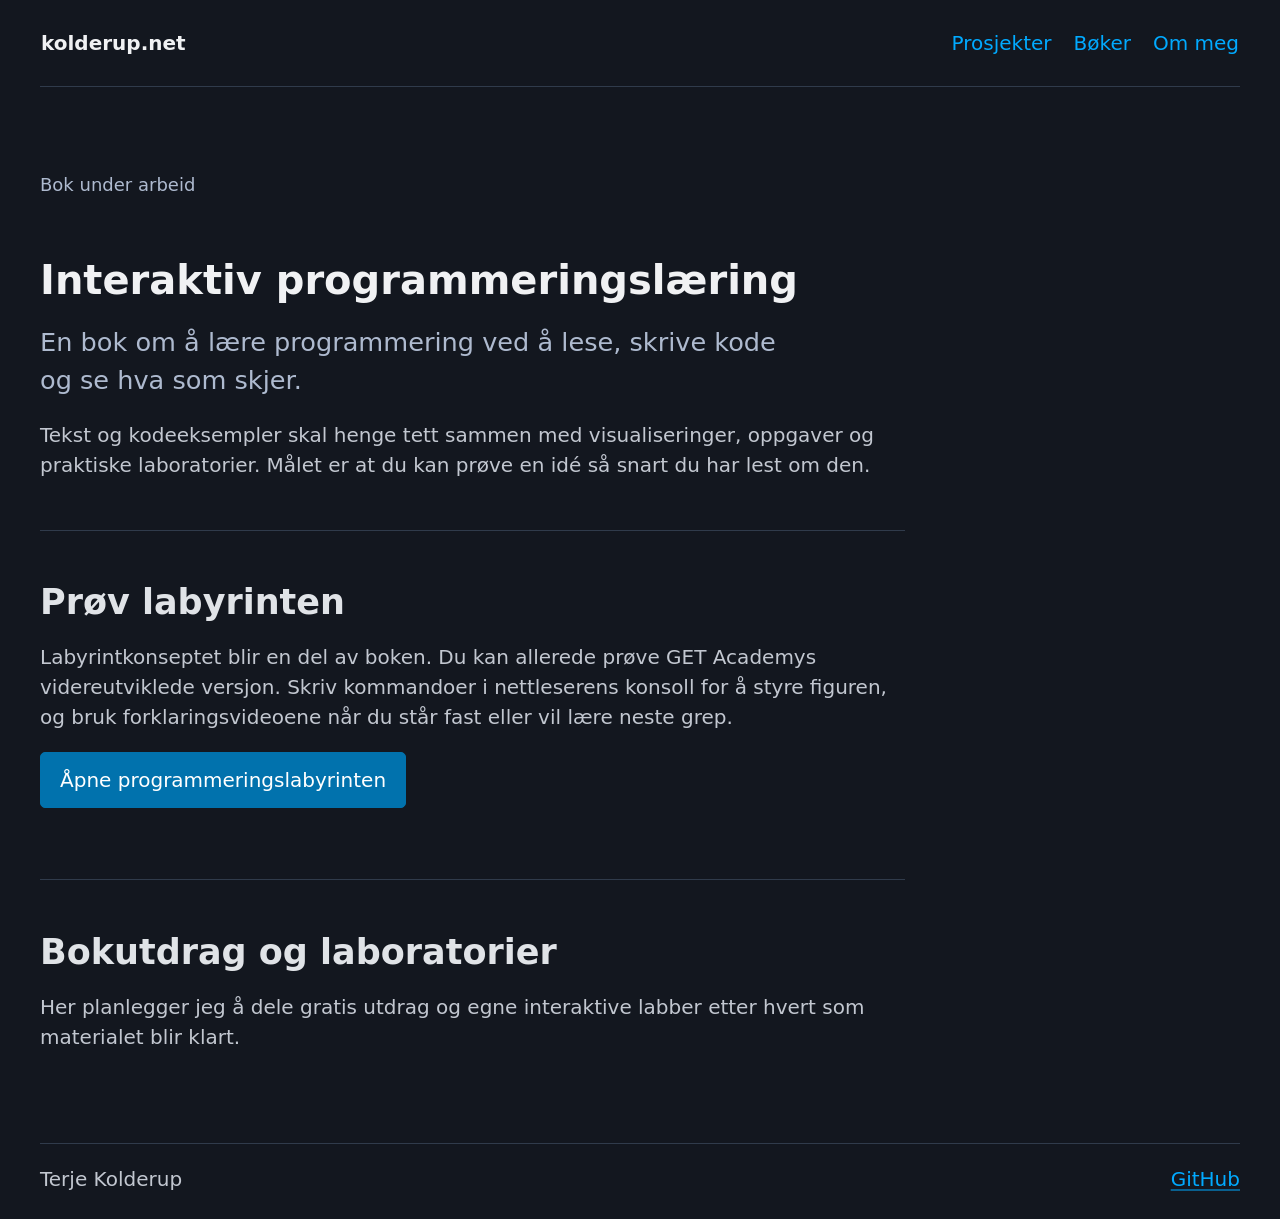
==== docs/bok/index.html @ a36b95f3 "Build kolderup.net and restore interactive equation solver" ====
<!DOCTYPE html>
<html lang="nb" data-theme="dark">
<head>
  <meta charset="utf-8">
  <meta name="viewport" content="width=device-width, initial-scale=1">
  <meta name="description" content="Terje Kolderup skriver en bok om å lære programmering med kode, visualiseringer og praktiske oppgaver.">
  <title>Interaktiv programmeringslæring | Terje Kolderup</title>
  <link rel="stylesheet" href="../assets/pico.classless.min.css">
  <link rel="stylesheet" href="../assets/site.css">
</head>
<body>
  <a class="skip-link" href="#innhold">Hopp til innhold</a>
  <header class="site-header">
    <nav aria-label="Hovedmeny">
      <ul><li><a class="site-name" href="../">kolderup.net</a></li></ul>
      <ul>
        <li><a href="../#prosjekter">Prosjekter</a></li>
        <li><a href="../#boker">Bøker</a></li>
        <li><a href="../#om-meg">Om meg</a></li>
      </ul>
    </nav>
  </header>

  <main id="innhold" tabindex="-1">
    <div class="page-intro reading-width">
      <p class="page-status">Bok under arbeid</p>
      <h1>Interaktiv programmeringslæring</h1>
      <p class="intro">En bok om å lære programmering ved å lese, skrive kode og se hva som skjer.</p>
      <p>Tekst og kodeeksempler skal henge tett sammen med visualiseringer, oppgaver og praktiske laboratorier. Målet er at du kan prøve en idé så snart du har lest om den.</p>
    </div>
    <section class="content-section reading-width">
      <h2>Prøv labyrinten</h2>
      <p>Labyrintkonseptet blir en del av boken. Du kan allerede prøve GET Academys videreutviklede versjon. Skriv kommandoer i nettleserens konsoll for å styre figuren, og bruk forklaringsvideoene når du står fast eller vil lære neste grep.</p>
      <p><a href="https://getacademy.github.io/gratiskurs/" class="primary-link">Åpne programmeringslabyrinten</a></p>
    </section>
    <section class="content-section reading-width">
      <h2>Bokutdrag og laboratorier</h2>
      <p>Her planlegger jeg å dele gratis utdrag og egne interaktive labber etter hvert som materialet blir klart.</p>
    </section>
  </main>

  <footer class="site-footer">
    <ul>
      <li>Terje Kolderup</li>
      <li><a href="https://github.com/terjekol">GitHub</a></li>
    </ul>
  </footer>
</body>
</html>
---- docs/assets/pico.classless.min.css ----
@charset "UTF-8";/*!
 * Pico CSS ✨ v2.1.1 (https://picocss.com)
 * Copyright 2019-2025 - Licensed under MIT
 */:host,:root{--pico-font-family-emoji:"Apple Color Emoji","Segoe UI Emoji","Segoe UI Symbol","Noto Color Emoji";--pico-font-family-sans-serif:system-ui,"Segoe UI",Roboto,Oxygen,Ubuntu,Cantarell,Helvetica,Arial,"Helvetica Neue",sans-serif,var(--pico-font-family-emoji);--pico-font-family-monospace:ui-monospace,SFMono-Regular,"SF Mono",Menlo,Consolas,"Liberation Mono",monospace,var(--pico-font-family-emoji);--pico-font-family:var(--pico-font-family-sans-serif);--pico-line-height:1.5;--pico-font-weight:400;--pico-font-size:100%;--pico-text-underline-offset:0.1rem;--pico-border-radius:0.25rem;--pico-border-width:0.0625rem;--pico-outline-width:0.125rem;--pico-transition:0.2s ease-in-out;--pico-spacing:1rem;--pico-typography-spacing-vertical:1rem;--pico-block-spacing-vertical:var(--pico-spacing);--pico-block-spacing-horizontal:var(--pico-spacing);--pico-form-element-spacing-vertical:0.75rem;--pico-form-element-spacing-horizontal:1rem;--pico-group-box-shadow:0 0 0 rgba(0, 0, 0, 0);--pico-group-box-shadow-focus-with-button:0 0 0 var(--pico-outline-width) var(--pico-primary-focus);--pico-group-box-shadow-focus-with-input:0 0 0 0.0625rem var(--pico-form-element-border-color);--pico-modal-overlay-backdrop-filter:blur(0.375rem);--pico-nav-element-spacing-vertical:1rem;--pico-nav-element-spacing-horizontal:0.5rem;--pico-nav-link-spacing-vertical:0.5rem;--pico-nav-link-spacing-horizontal:0.5rem;--pico-nav-breadcrumb-divider:">";--pico-icon-checkbox:url("data:image/svg+xml,%3Csvg xmlns='http://www.w3.org/2000/svg' width='24' height='24' viewBox='0 0 24 24' fill='none' stroke='rgb(255, 255, 255)' stroke-width='4' stroke-linecap='round' stroke-linejoin='round'%3E%3Cpolyline points='20 6 9 17 4 12'%3E%3C/polyline%3E%3C/svg%3E");--pico-icon-minus:url("data:image/svg+xml,%3Csvg xmlns='http://www.w3.org/2000/svg' width='24' height='24' viewBox='0 0 24 24' fill='none' stroke='rgb(255, 255, 255)' stroke-width='4' stroke-linecap='round' stroke-linejoin='round'%3E%3Cline x1='5' y1='12' x2='19' y2='12'%3E%3C/line%3E%3C/svg%3E");--pico-icon-chevron:url("data:image/svg+xml,%3Csvg xmlns='http://www.w3.org/2000/svg' width='24' height='24' viewBox='0 0 24 24' fill='none' stroke='rgb(136, 145, 164)' stroke-width='2' stroke-linecap='round' stroke-linejoin='round'%3E%3Cpolyline points='6 9 12 15 18 9'%3E%3C/polyline%3E%3C/svg%3E");--pico-icon-date:url("data:image/svg+xml,%3Csvg xmlns='http://www.w3.org/2000/svg' width='24' height='24' viewBox='0 0 24 24' fill='none' stroke='rgb(136, 145, 164)' stroke-width='2' stroke-linecap='round' stroke-linejoin='round'%3E%3Crect x='3' y='4' width='18' height='18' rx='2' ry='2'%3E%3C/rect%3E%3Cline x1='16' y1='2' x2='16' y2='6'%3E%3C/line%3E%3Cline x1='8' y1='2' x2='8' y2='6'%3E%3C/line%3E%3Cline x1='3' y1='10' x2='21' y2='10'%3E%3C/line%3E%3C/svg%3E");--pico-icon-time:url("data:image/svg+xml,%3Csvg xmlns='http://www.w3.org/2000/svg' width='24' height='24' viewBox='0 0 24 24' fill='none' stroke='rgb(136, 145, 164)' stroke-width='2' stroke-linecap='round' stroke-linejoin='round'%3E%3Ccircle cx='12' cy='12' r='10'%3E%3C/circle%3E%3Cpolyline points='12 6 12 12 16 14'%3E%3C/polyline%3E%3C/svg%3E");--pico-icon-search:url("data:image/svg+xml,%3Csvg xmlns='http://www.w3.org/2000/svg' width='24' height='24' viewBox='0 0 24 24' fill='none' stroke='rgb(136, 145, 164)' stroke-width='1.5' stroke-linecap='round' stroke-linejoin='round'%3E%3Ccircle cx='11' cy='11' r='8'%3E%3C/circle%3E%3Cline x1='21' y1='21' x2='16.65' y2='16.65'%3E%3C/line%3E%3C/svg%3E");--pico-icon-close:url("data:image/svg+xml,%3Csvg xmlns='http://www.w3.org/2000/svg' width='24' height='24' viewBox='0 0 24 24' fill='none' stroke='rgb(136, 145, 164)' stroke-width='3' stroke-linecap='round' stroke-linejoin='round'%3E%3Cline x1='18' y1='6' x2='6' y2='18'%3E%3C/line%3E%3Cline x1='6' y1='6' x2='18' y2='18'%3E%3C/line%3E%3C/svg%3E");--pico-icon-loading:url("data:image/svg+xml,%3Csvg fill='none' height='24' width='24' viewBox='0 0 24 24' xmlns='http://www.w3.org/2000/svg' %3E%3Cstyle%3E g %7B animation: rotate 2s linear infinite; transform-origin: center center; %7D circle %7B stroke-dasharray: 75,100; stroke-dashoffset: -5; animation: dash 1.5s ease-in-out infinite; stroke-linecap: round; %7D @keyframes rotate %7B 0%25 %7B transform: rotate(0deg); %7D 100%25 %7B transform: rotate(360deg); %7D %7D @keyframes dash %7B 0%25 %7B stroke-dasharray: 1,100; stroke-dashoffset: 0; %7D 50%25 %7B stroke-dasharray: 44.5,100; stroke-dashoffset: -17.5; %7D 100%25 %7B stroke-dasharray: 44.5,100; stroke-dashoffset: -62; %7D %7D %3C/style%3E%3Cg%3E%3Ccircle cx='12' cy='12' r='10' fill='none' stroke='rgb(136, 145, 164)' stroke-width='4' /%3E%3C/g%3E%3C/svg%3E")}@media (min-width:576px){:host,:root{--pico-font-size:106.25%}}@media (min-width:768px){:host,:root{--pico-font-size:112.5%}}@media (min-width:1024px){:host,:root{--pico-font-size:118.75%}}@media (min-width:1280px){:host,:root{--pico-font-size:125%}}@media (min-width:1536px){:host,:root{--pico-font-size:131.25%}}a{--pico-text-decoration:underline}small{--pico-font-size:0.875em}h1,h2,h3,h4,h5,h6{--pico-font-weight:700}h1{--pico-font-size:2rem;--pico-line-height:1.125;--pico-typography-spacing-top:3rem}h2{--pico-font-size:1.75rem;--pico-line-height:1.15;--pico-typography-spacing-top:2.625rem}h3{--pico-font-size:1.5rem;--pico-line-height:1.175;--pico-typography-spacing-top:2.25rem}h4{--pico-font-size:1.25rem;--pico-line-height:1.2;--pico-typography-spacing-top:1.874rem}h5{--pico-font-size:1.125rem;--pico-line-height:1.225;--pico-typography-spacing-top:1.6875rem}h6{--pico-font-size:1rem;--pico-line-height:1.25;--pico-typography-spacing-top:1.5rem}tfoot td,tfoot th,thead td,thead th{--pico-font-weight:600;--pico-border-width:0.1875rem}code,kbd,pre,samp{--pico-font-family:var(--pico-font-family-monospace)}kbd{--pico-font-weight:bolder}:where(select,textarea),input:not([type=submit],[type=button],[type=reset],[type=checkbox],[type=radio],[type=file]){--pico-outline-width:0.0625rem}[type=search]{--pico-border-radius:5rem}[type=checkbox],[type=radio]{--pico-border-width:0.125rem}[type=checkbox][role=switch]{--pico-border-width:0.1875rem}[role=search]{--pico-border-radius:5rem}[role=group] [role=button],[role=group] [type=button],[role=group] [type=submit],[role=group] button,[role=search] [role=button],[role=search] [type=button],[role=search] [type=submit],[role=search] button{--pico-form-element-spacing-horizontal:2rem}details summary[role=button]::after{filter:brightness(0) invert(1)}[aria-busy=true]:not(input,select,textarea):is(button,[type=submit],[type=button],[type=reset],[role=button])::before{filter:brightness(0) invert(1)}:host(:not([data-theme=dark])),:root:not([data-theme=dark]),[data-theme=light]{color-scheme:light;--pico-background-color:#fff;--pico-color:#373c44;--pico-text-selection-color:rgba(2, 154, 232, 0.25);--pico-muted-color:#646b79;--pico-muted-border-color:rgb(231, 234, 239.5);--pico-primary:#0172ad;--pico-primary-background:#0172ad;--pico-primary-border:var(--pico-primary-background);--pico-primary-underline:rgba(1, 114, 173, 0.5);--pico-primary-hover:#015887;--pico-primary-hover-background:#02659a;--pico-primary-hover-border:var(--pico-primary-hover-background);--pico-primary-hover-underline:var(--pico-primary-hover);--pico-primary-focus:rgba(2, 154, 232, 0.5);--pico-primary-inverse:#fff;--pico-secondary:#5d6b89;--pico-secondary-background:#525f7a;--pico-secondary-border:var(--pico-secondary-background);--pico-secondary-underline:rgba(93, 107, 137, 0.5);--pico-secondary-hover:#48536b;--pico-secondary-hover-background:#48536b;--pico-secondary-hover-border:var(--pico-secondary-hover-background);--pico-secondary-hover-underline:var(--pico-secondary-hover);--pico-secondary-focus:rgba(93, 107, 137, 0.25);--pico-secondary-inverse:#fff;--pico-contrast:#181c25;--pico-contrast-background:#181c25;--pico-contrast-border:var(--pico-contrast-background);--pico-contrast-underline:rgba(24, 28, 37, 0.5);--pico-contrast-hover:#000;--pico-contrast-hover-background:#000;--pico-contrast-hover-border:var(--pico-contrast-hover-background);--pico-contrast-hover-underline:var(--pico-secondary-hover);--pico-contrast-focus:rgba(93, 107, 137, 0.25);--pico-contrast-inverse:#fff;--pico-box-shadow:0.0145rem 0.029rem 0.174rem rgba(129, 145, 181, 0.01698),0.0335rem 0.067rem 0.402rem rgba(129, 145, 181, 0.024),0.0625rem 0.125rem 0.75rem rgba(129, 145, 181, 0.03),0.1125rem 0.225rem 1.35rem rgba(129, 145, 181, 0.036),0.2085rem 0.417rem 2.502rem rgba(129, 145, 181, 0.04302),0.5rem 1rem 6rem rgba(129, 145, 181, 0.06),0 0 0 0.0625rem rgba(129, 145, 181, 0.015);--pico-h1-color:#2d3138;--pico-h2-color:#373c44;--pico-h3-color:#424751;--pico-h4-color:#4d535e;--pico-h5-color:#5c6370;--pico-h6-color:#646b79;--pico-mark-background-color:rgb(252.5, 230.5, 191.5);--pico-mark-color:#0f1114;--pico-ins-color:rgb(28.5, 105.5, 84);--pico-del-color:rgb(136, 56.5, 53);--pico-blockquote-border-color:var(--pico-muted-border-color);--pico-blockquote-footer-color:var(--pico-muted-color);--pico-button-box-shadow:0 0 0 rgba(0, 0, 0, 0);--pico-button-hover-box-shadow:0 0 0 rgba(0, 0, 0, 0);--pico-table-border-color:var(--pico-muted-border-color);--pico-table-row-stripped-background-color:rgba(111, 120, 135, 0.0375);--pico-code-background-color:rgb(243, 244.5, 246.75);--pico-code-color:#646b79;--pico-code-kbd-background-color:var(--pico-color);--pico-code-kbd-color:var(--pico-background-color);--pico-form-element-background-color:rgb(251, 251.5, 252.25);--pico-form-element-selected-background-color:#dfe3eb;--pico-form-element-border-color:#cfd5e2;--pico-form-element-color:#23262c;--pico-form-element-placeholder-color:var(--pico-muted-color);--pico-form-element-active-background-color:#fff;--pico-form-element-active-border-color:var(--pico-primary-border);--pico-form-element-focus-color:var(--pico-primary-border);--pico-form-element-disabled-opacity:0.5;--pico-form-element-invalid-border-color:rgb(183.5, 105.5, 106.5);--pico-form-element-invalid-active-border-color:rgb(200.25, 79.25, 72.25);--pico-form-element-invalid-focus-color:var(--pico-form-element-invalid-active-border-color);--pico-form-element-valid-border-color:rgb(76, 154.5, 137.5);--pico-form-element-valid-active-border-color:rgb(39, 152.75, 118.75);--pico-form-element-valid-focus-color:var(--pico-form-element-valid-active-border-color);--pico-switch-background-color:#bfc7d9;--pico-switch-checked-background-color:var(--pico-primary-background);--pico-switch-color:#fff;--pico-switch-thumb-box-shadow:0 0 0 rgba(0, 0, 0, 0);--pico-range-border-color:#dfe3eb;--pico-range-active-border-color:#bfc7d9;--pico-range-thumb-border-color:var(--pico-background-color);--pico-range-thumb-color:var(--pico-secondary-background);--pico-range-thumb-active-color:var(--pico-primary-background);--pico-accordion-border-color:var(--pico-muted-border-color);--pico-accordion-active-summary-color:var(--pico-primary-hover);--pico-accordion-close-summary-color:var(--pico-color);--pico-accordion-open-summary-color:var(--pico-muted-color);--pico-card-background-color:var(--pico-background-color);--pico-card-border-color:var(--pico-muted-border-color);--pico-card-box-shadow:var(--pico-box-shadow);--pico-card-sectioning-background-color:rgb(251, 251.5, 252.25);--pico-loading-spinner-opacity:0.5;--pico-modal-overlay-background-color:rgba(232, 234, 237, 0.75);--pico-progress-background-color:#dfe3eb;--pico-progress-color:var(--pico-primary-background);--pico-tooltip-background-color:var(--pico-contrast-background);--pico-tooltip-color:var(--pico-contrast-inverse);--pico-icon-valid:url("data:image/svg+xml,%3Csvg xmlns='http://www.w3.org/2000/svg' width='24' height='24' viewBox='0 0 24 24' fill='none' stroke='rgb(76, 154.5, 137.5)' stroke-width='2' stroke-linecap='round' stroke-linejoin='round'%3E%3Cpolyline points='20 6 9 17 4 12'%3E%3C/polyline%3E%3C/svg%3E");--pico-icon-invalid:url("data:image/svg+xml,%3Csvg xmlns='http://www.w3.org/2000/svg' width='24' height='24' viewBox='0 0 24 24' fill='none' stroke='rgb(200.25, 79.25, 72.25)' stroke-width='2' stroke-linecap='round' stroke-linejoin='round'%3E%3Ccircle cx='12' cy='12' r='10'%3E%3C/circle%3E%3Cline x1='12' y1='8' x2='12' y2='12'%3E%3C/line%3E%3Cline x1='12' y1='16' x2='12.01' y2='16'%3E%3C/line%3E%3C/svg%3E")}:host(:not([data-theme=dark])) input:is([type=submit],[type=button],[type=reset],[type=checkbox],[type=radio],[type=file]),:root:not([data-theme=dark]) input:is([type=submit],[type=button],[type=reset],[type=checkbox],[type=radio],[type=file]),[data-theme=light] input:is([type=submit],[type=button],[type=reset],[type=checkbox],[type=radio],[type=file]){--pico-form-element-focus-color:var(--pico-primary-focus)}@media only screen and (prefers-color-scheme:dark){:host(:not([data-theme])),:root:not([data-theme]){color-scheme:dark;--pico-background-color:rgb(19, 22.5, 30.5);--pico-color:#c2c7d0;--pico-text-selection-color:rgba(1, 170, 255, 0.1875);--pico-muted-color:#7b8495;--pico-muted-border-color:#202632;--pico-primary:#01aaff;--pico-primary-background:#0172ad;--pico-primary-border:var(--pico-primary-background);--pico-primary-underline:rgba(1, 170, 255, 0.5);--pico-primary-hover:#79c0ff;--pico-primary-hover-background:#017fc0;--pico-primary-hover-border:var(--pico-primary-hover-background);--pico-primary-hover-underline:var(--pico-primary-hover);--pico-primary-focus:rgba(1, 170, 255, 0.375);--pico-primary-inverse:#fff;--pico-secondary:#969eaf;--pico-secondary-background:#525f7a;--pico-secondary-border:var(--pico-secondary-background);--pico-secondary-underline:rgba(150, 158, 175, 0.5);--pico-secondary-hover:#b3b9c5;--pico-secondary-hover-background:#5d6b89;--pico-secondary-hover-border:var(--pico-secondary-hover-background);--pico-secondary-hover-underline:var(--pico-secondary-hover);--pico-secondary-focus:rgba(144, 158, 190, 0.25);--pico-secondary-inverse:#fff;--pico-contrast:#dfe3eb;--pico-contrast-background:#eff1f4;--pico-contrast-border:var(--pico-contrast-background);--pico-contrast-underline:rgba(223, 227, 235, 0.5);--pico-contrast-hover:#fff;--pico-contrast-hover-background:#fff;--pico-contrast-hover-border:var(--pico-contrast-hover-background);--pico-contrast-hover-underline:var(--pico-contrast-hover);--pico-contrast-focus:rgba(207, 213, 226, 0.25);--pico-contrast-inverse:#000;--pico-box-shadow:0.0145rem 0.029rem 0.174rem rgba(7, 8.5, 12, 0.01698),0.0335rem 0.067rem 0.402rem rgba(7, 8.5, 12, 0.024),0.0625rem 0.125rem 0.75rem rgba(7, 8.5, 12, 0.03),0.1125rem 0.225rem 1.35rem rgba(7, 8.5, 12, 0.036),0.2085rem 0.417rem 2.502rem rgba(7, 8.5, 12, 0.04302),0.5rem 1rem 6rem rgba(7, 8.5, 12, 0.06),0 0 0 0.0625rem rgba(7, 8.5, 12, 0.015);--pico-h1-color:#f0f1f3;--pico-h2-color:#e0e3e7;--pico-h3-color:#c2c7d0;--pico-h4-color:#b3b9c5;--pico-h5-color:#a4acba;--pico-h6-color:#8891a4;--pico-mark-background-color:#014063;--pico-mark-color:#fff;--pico-ins-color:#62af9a;--pico-del-color:rgb(205.5, 126, 123);--pico-blockquote-border-color:var(--pico-muted-border-color);--pico-blockquote-footer-color:var(--pico-muted-color);--pico-button-box-shadow:0 0 0 rgba(0, 0, 0, 0);--pico-button-hover-box-shadow:0 0 0 rgba(0, 0, 0, 0);--pico-table-border-color:var(--pico-muted-border-color);--pico-table-row-stripped-background-color:rgba(111, 120, 135, 0.0375);--pico-code-background-color:rgb(26, 30.5, 40.25);--pico-code-color:#8891a4;--pico-code-kbd-background-color:var(--pico-color);--pico-code-kbd-color:var(--pico-background-color);--pico-form-element-background-color:rgb(28, 33, 43.5);--pico-form-element-selected-background-color:#2a3140;--pico-form-element-border-color:#2a3140;--pico-form-element-color:#e0e3e7;--pico-form-element-placeholder-color:#8891a4;--pico-form-element-active-background-color:rgb(26, 30.5, 40.25);--pico-form-element-active-border-color:var(--pico-primary-border);--pico-form-element-focus-color:var(--pico-primary-border);--pico-form-element-disabled-opacity:0.5;--pico-form-element-invalid-border-color:rgb(149.5, 74, 80);--pico-form-element-invalid-active-border-color:rgb(183.25, 63.5, 59);--pico-form-element-invalid-focus-color:var(--pico-form-element-invalid-active-border-color);--pico-form-element-valid-border-color:#2a7b6f;--pico-form-element-valid-active-border-color:rgb(22, 137, 105.5);--pico-form-element-valid-focus-color:var(--pico-form-element-valid-active-border-color);--pico-switch-background-color:#333c4e;--pico-switch-checked-background-color:var(--pico-primary-background);--pico-switch-color:#fff;--pico-switch-thumb-box-shadow:0 0 0 rgba(0, 0, 0, 0);--pico-range-border-color:#202632;--pico-range-active-border-color:#2a3140;--pico-range-thumb-border-color:var(--pico-background-color);--pico-range-thumb-color:var(--pico-secondary-background);--pico-range-thumb-active-color:var(--pico-primary-background);--pico-accordion-border-color:var(--pico-muted-border-color);--pico-accordion-active-summary-color:var(--pico-primary-hover);--pico-accordion-close-summary-color:var(--pico-color);--pico-accordion-open-summary-color:var(--pico-muted-color);--pico-card-background-color:#181c25;--pico-card-border-color:var(--pico-card-background-color);--pico-card-box-shadow:var(--pico-box-shadow);--pico-card-sectioning-background-color:rgb(26, 30.5, 40.25);--pico-loading-spinner-opacity:0.5;--pico-modal-overlay-background-color:rgba(7.5, 8.5, 10, 0.75);--pico-progress-background-color:#202632;--pico-progress-color:var(--pico-primary-background);--pico-tooltip-background-color:var(--pico-contrast-background);--pico-tooltip-color:var(--pico-contrast-inverse);--pico-icon-valid:url("data:image/svg+xml,%3Csvg xmlns='http://www.w3.org/2000/svg' width='24' height='24' viewBox='0 0 24 24' fill='none' stroke='rgb(42, 123, 111)' stroke-width='2' stroke-linecap='round' stroke-linejoin='round'%3E%3Cpolyline points='20 6 9 17 4 12'%3E%3C/polyline%3E%3C/svg%3E");--pico-icon-invalid:url("data:image/svg+xml,%3Csvg xmlns='http://www.w3.org/2000/svg' width='24' height='24' viewBox='0 0 24 24' fill='none' stroke='rgb(149.5, 74, 80)' stroke-width='2' stroke-linecap='round' stroke-linejoin='round'%3E%3Ccircle cx='12' cy='12' r='10'%3E%3C/circle%3E%3Cline x1='12' y1='8' x2='12' y2='12'%3E%3C/line%3E%3Cline x1='12' y1='16' x2='12.01' y2='16'%3E%3C/line%3E%3C/svg%3E")}:host(:not([data-theme])) input:is([type=submit],[type=button],[type=reset],[type=checkbox],[type=radio],[type=file]),:root:not([data-theme]) input:is([type=submit],[type=button],[type=reset],[type=checkbox],[type=radio],[type=file]){--pico-form-element-focus-color:var(--pico-primary-focus)}}[data-theme=dark]{color-scheme:dark;--pico-background-color:rgb(19, 22.5, 30.5);--pico-color:#c2c7d0;--pico-text-selection-color:rgba(1, 170, 255, 0.1875);--pico-muted-color:#7b8495;--pico-muted-border-color:#202632;--pico-primary:#01aaff;--pico-primary-background:#0172ad;--pico-primary-border:var(--pico-primary-background);--pico-primary-underline:rgba(1, 170, 255, 0.5);--pico-primary-hover:#79c0ff;--pico-primary-hover-background:#017fc0;--pico-primary-hover-border:var(--pico-primary-hover-background);--pico-primary-hover-underline:var(--pico-primary-hover);--pico-primary-focus:rgba(1, 170, 255, 0.375);--pico-primary-inverse:#fff;--pico-secondary:#969eaf;--pico-secondary-background:#525f7a;--pico-secondary-border:var(--pico-secondary-background);--pico-secondary-underline:rgba(150, 158, 175, 0.5);--pico-secondary-hover:#b3b9c5;--pico-secondary-hover-background:#5d6b89;--pico-secondary-hover-border:var(--pico-secondary-hover-background);--pico-secondary-hover-underline:var(--pico-secondary-hover);--pico-secondary-focus:rgba(144, 158, 190, 0.25);--pico-secondary-inverse:#fff;--pico-contrast:#dfe3eb;--pico-contrast-background:#eff1f4;--pico-contrast-border:var(--pico-contrast-background);--pico-contrast-underline:rgba(223, 227, 235, 0.5);--pico-contrast-hover:#fff;--pico-contrast-hover-background:#fff;--pico-contrast-hover-border:var(--pico-contrast-hover-background);--pico-contrast-hover-underline:var(--pico-contrast-hover);--pico-contrast-focus:rgba(207, 213, 226, 0.25);--pico-contrast-inverse:#000;--pico-box-shadow:0.0145rem 0.029rem 0.174rem rgba(7, 8.5, 12, 0.01698),0.0335rem 0.067rem 0.402rem rgba(7, 8.5, 12, 0.024),0.0625rem 0.125rem 0.75rem rgba(7, 8.5, 12, 0.03),0.1125rem 0.225rem 1.35rem rgba(7, 8.5, 12, 0.036),0.2085rem 0.417rem 2.502rem rgba(7, 8.5, 12, 0.04302),0.5rem 1rem 6rem rgba(7, 8.5, 12, 0.06),0 0 0 0.0625rem rgba(7, 8.5, 12, 0.015);--pico-h1-color:#f0f1f3;--pico-h2-color:#e0e3e7;--pico-h3-color:#c2c7d0;--pico-h4-color:#b3b9c5;--pico-h5-color:#a4acba;--pico-h6-color:#8891a4;--pico-mark-background-color:#014063;--pico-mark-color:#fff;--pico-ins-color:#62af9a;--pico-del-color:rgb(205.5, 126, 123);--pico-blockquote-border-color:var(--pico-muted-border-color);--pico-blockquote-footer-color:var(--pico-muted-color);--pico-button-box-shadow:0 0 0 rgba(0, 0, 0, 0);--pico-button-hover-box-shadow:0 0 0 rgba(0, 0, 0, 0);--pico-table-border-color:var(--pico-muted-border-color);--pico-table-row-stripped-background-color:rgba(111, 120, 135, 0.0375);--pico-code-background-color:rgb(26, 30.5, 40.25);--pico-code-color:#8891a4;--pico-code-kbd-background-color:var(--pico-color);--pico-code-kbd-color:var(--pico-background-color);--pico-form-element-background-color:rgb(28, 33, 43.5);--pico-form-element-selected-background-color:#2a3140;--pico-form-element-border-color:#2a3140;--pico-form-element-color:#e0e3e7;--pico-form-element-placeholder-color:#8891a4;--pico-form-element-active-background-color:rgb(26, 30.5, 40.25);--pico-form-element-active-border-color:var(--pico-primary-border);--pico-form-element-focus-color:var(--pico-primary-border);--pico-form-element-disabled-opacity:0.5;--pico-form-element-invalid-border-color:rgb(149.5, 74, 80);--pico-form-element-invalid-active-border-color:rgb(183.25, 63.5, 59);--pico-form-element-invalid-focus-color:var(--pico-form-element-invalid-active-border-color);--pico-form-element-valid-border-color:#2a7b6f;--pico-form-element-valid-active-border-color:rgb(22, 137, 105.5);--pico-form-element-valid-focus-color:var(--pico-form-element-valid-active-border-color);--pico-switch-background-color:#333c4e;--pico-switch-checked-background-color:var(--pico-primary-background);--pico-switch-color:#fff;--pico-switch-thumb-box-shadow:0 0 0 rgba(0, 0, 0, 0);--pico-range-border-color:#202632;--pico-range-active-border-color:#2a3140;--pico-range-thumb-border-color:var(--pico-background-color);--pico-range-thumb-color:var(--pico-secondary-background);--pico-range-thumb-active-color:var(--pico-primary-background);--pico-accordion-border-color:var(--pico-muted-border-color);--pico-accordion-active-summary-color:var(--pico-primary-hover);--pico-accordion-close-summary-color:var(--pico-color);--pico-accordion-open-summary-color:var(--pico-muted-color);--pico-card-background-color:#181c25;--pico-card-border-color:var(--pico-card-background-color);--pico-card-box-shadow:var(--pico-box-shadow);--pico-card-sectioning-background-color:rgb(26, 30.5, 40.25);--pico-loading-spinner-opacity:0.5;--pico-modal-overlay-background-color:rgba(7.5, 8.5, 10, 0.75);--pico-progress-background-color:#202632;--pico-progress-color:var(--pico-primary-background);--pico-tooltip-background-color:var(--pico-contrast-background);--pico-tooltip-color:var(--pico-contrast-inverse);--pico-icon-valid:url("data:image/svg+xml,%3Csvg xmlns='http://www.w3.org/2000/svg' width='24' height='24' viewBox='0 0 24 24' fill='none' stroke='rgb(42, 123, 111)' stroke-width='2' stroke-linecap='round' stroke-linejoin='round'%3E%3Cpolyline points='20 6 9 17 4 12'%3E%3C/polyline%3E%3C/svg%3E");--pico-icon-invalid:url("data:image/svg+xml,%3Csvg xmlns='http://www.w3.org/2000/svg' width='24' height='24' viewBox='0 0 24 24' fill='none' stroke='rgb(149.5, 74, 80)' stroke-width='2' stroke-linecap='round' stroke-linejoin='round'%3E%3Ccircle cx='12' cy='12' r='10'%3E%3C/circle%3E%3Cline x1='12' y1='8' x2='12' y2='12'%3E%3C/line%3E%3Cline x1='12' y1='16' x2='12.01' y2='16'%3E%3C/line%3E%3C/svg%3E")}[data-theme=dark] input:is([type=submit],[type=button],[type=reset],[type=checkbox],[type=radio],[type=file]){--pico-form-element-focus-color:var(--pico-primary-focus)}[type=checkbox],[type=radio],[type=range],progress{accent-color:var(--pico-primary)}*,::after,::before{box-sizing:border-box;background-repeat:no-repeat}::after,::before{text-decoration:inherit;vertical-align:inherit}:where(:host),:where(:root){-webkit-tap-highlight-color:transparent;-webkit-text-size-adjust:100%;-moz-text-size-adjust:100%;text-size-adjust:100%;background-color:var(--pico-background-color);color:var(--pico-color);font-weight:var(--pico-font-weight);font-size:var(--pico-font-size);line-height:var(--pico-line-height);font-family:var(--pico-font-family);text-underline-offset:var(--pico-text-underline-offset);text-rendering:optimizeLegibility;overflow-wrap:break-word;-moz-tab-size:4;-o-tab-size:4;tab-size:4}body{width:100%;margin:0}main{display:block}body>footer,body>header,body>main{width:100%;margin-right:auto;margin-left:auto;padding:var(--pico-block-spacing-vertical) var(--pico-block-spacing-horizontal)}@media (min-width:576px){body>footer,body>header,body>main{max-width:510px;padding-right:0;padding-left:0}}@media (min-width:768px){body>footer,body>header,body>main{max-width:700px}}@media (min-width:1024px){body>footer,body>header,body>main{max-width:950px}}@media (min-width:1280px){body>footer,body>header,body>main{max-width:1200px}}@media (min-width:1536px){body>footer,body>header,body>main{max-width:1450px}}section{margin-bottom:var(--pico-block-spacing-vertical)}b,strong{font-weight:bolder}sub,sup{position:relative;font-size:.75em;line-height:0;vertical-align:baseline}sub{bottom:-.25em}sup{top:-.5em}address,blockquote,dl,ol,p,pre,table,ul{margin-top:0;margin-bottom:var(--pico-typography-spacing-vertical);color:var(--pico-color);font-style:normal;font-weight:var(--pico-font-weight)}h1,h2,h3,h4,h5,h6{margin-top:0;margin-bottom:var(--pico-typography-spacing-vertical);color:var(--pico-color);font-weight:var(--pico-font-weight);font-size:var(--pico-font-size);line-height:var(--pico-line-height);font-family:var(--pico-font-family)}h1{--pico-color:var(--pico-h1-color)}h2{--pico-color:var(--pico-h2-color)}h3{--pico-color:var(--pico-h3-color)}h4{--pico-color:var(--pico-h4-color)}h5{--pico-color:var(--pico-h5-color)}h6{--pico-color:var(--pico-h6-color)}:where(article,address,blockquote,dl,figure,form,ol,p,pre,table,ul)~:is(h1,h2,h3,h4,h5,h6){margin-top:var(--pico-typography-spacing-top)}p{margin-bottom:var(--pico-typography-spacing-vertical)}hgroup{margin-bottom:var(--pico-typography-spacing-vertical)}hgroup>*{margin-top:0;margin-bottom:0}hgroup>:not(:first-child):last-child{--pico-color:var(--pico-muted-color);--pico-font-weight:unset;font-size:1rem}:where(ol,ul) li{margin-bottom:calc(var(--pico-typography-spacing-vertical) * .25)}:where(dl,ol,ul) :where(dl,ol,ul){margin:0;margin-top:calc(var(--pico-typography-spacing-vertical) * .25)}ul li{list-style:square}mark{padding:.125rem .25rem;background-color:var(--pico-mark-background-color);color:var(--pico-mark-color);vertical-align:baseline}blockquote{display:block;margin:var(--pico-typography-spacing-vertical) 0;padding:var(--pico-spacing);border-right:none;border-left:.25rem solid var(--pico-blockquote-border-color);border-inline-start:0.25rem solid var(--pico-blockquote-border-color);border-inline-end:none}blockquote footer{margin-top:calc(var(--pico-typography-spacing-vertical) * .5);color:var(--pico-blockquote-footer-color)}abbr[title]{border-bottom:1px dotted;text-decoration:none;cursor:help}ins{color:var(--pico-ins-color);text-decoration:none}del{color:var(--pico-del-color)}::-moz-selection{background-color:var(--pico-text-selection-color)}::selection{background-color:var(--pico-text-selection-color)}:where(a:not([role=button])),[role=link]{--pico-color:var(--pico-primary);--pico-background-color:transparent;--pico-underline:var(--pico-primary-underline);outline:0;background-color:var(--pico-background-color);color:var(--pico-color);-webkit-text-decoration:var(--pico-text-decoration);text-decoration:var(--pico-text-decoration);text-decoration-color:var(--pico-underline);text-underline-offset:0.125em;transition:background-color var(--pico-transition),color var(--pico-transition),box-shadow var(--pico-transition),-webkit-text-decoration var(--pico-transition);transition:background-color var(--pico-transition),color var(--pico-transition),text-decoration var(--pico-transition),box-shadow var(--pico-transition);transition:background-color var(--pico-transition),color var(--pico-transition),text-decoration var(--pico-transition),box-shadow var(--pico-transition),-webkit-text-decoration var(--pico-transition)}:where(a:not([role=button])):is([aria-current]:not([aria-current=false]),:hover,:active,:focus),[role=link]:is([aria-current]:not([aria-current=false]),:hover,:active,:focus){--pico-color:var(--pico-primary-hover);--pico-underline:var(--pico-primary-hover-underline);--pico-text-decoration:underline}:where(a:not([role=button])):focus-visible,[role=link]:focus-visible{box-shadow:0 0 0 var(--pico-outline-width) var(--pico-primary-focus)}a[role=button]{display:inline-block}button{margin:0;overflow:visible;font-family:inherit;text-transform:none}[type=button],[type=reset],[type=submit],button{-webkit-appearance:button}[role=button],[type=button],[type=file]::file-selector-button,[type=reset],[type=submit],button{--pico-background-color:var(--pico-primary-background);--pico-border-color:var(--pico-primary-border);--pico-color:var(--pico-primary-inverse);--pico-box-shadow:var(--pico-button-box-shadow, 0 0 0 rgba(0, 0, 0, 0));padding:var(--pico-form-element-spacing-vertical) var(--pico-form-element-spacing-horizontal);border:var(--pico-border-width) solid var(--pico-border-color);border-radius:var(--pico-border-radius);outline:0;background-color:var(--pico-background-color);box-shadow:var(--pico-box-shadow);color:var(--pico-color);font-weight:var(--pico-font-weight);font-size:1rem;line-height:var(--pico-line-height);text-align:center;text-decoration:none;cursor:pointer;-webkit-user-select:none;-moz-user-select:none;user-select:none;transition:background-color var(--pico-transition),border-color var(--pico-transition),color var(--pico-transition),box-shadow var(--pico-transition)}[role=button]:is(:hover,:active,:focus),[role=button]:is([aria-current]:not([aria-current=false])),[type=button]:is(:hover,:active,:focus),[type=button]:is([aria-current]:not([aria-current=false])),[type=file]::file-selector-button:is(:hover,:active,:focus),[type=file]::file-selector-button:is([aria-current]:not([aria-current=false])),[type=reset]:is(:hover,:active,:focus),[type=reset]:is([aria-current]:not([aria-current=false])),[type=submit]:is(:hover,:active,:focus),[type=submit]:is([aria-current]:not([aria-current=false])),button:is(:hover,:active,:focus),button:is([aria-current]:not([aria-current=false])){--pico-background-color:var(--pico-primary-hover-background);--pico-border-color:var(--pico-primary-hover-border);--pico-box-shadow:var(--pico-button-hover-box-shadow, 0 0 0 rgba(0, 0, 0, 0));--pico-color:var(--pico-primary-inverse)}[role=button]:focus,[role=button]:is([aria-current]:not([aria-current=false])):focus,[type=button]:focus,[type=button]:is([aria-current]:not([aria-current=false])):focus,[type=file]::file-selector-button:focus,[type=file]::file-selector-button:is([aria-current]:not([aria-current=false])):focus,[type=reset]:focus,[type=reset]:is([aria-current]:not([aria-current=false])):focus,[type=submit]:focus,[type=submit]:is([aria-current]:not([aria-current=false])):focus,button:focus,button:is([aria-current]:not([aria-current=false])):focus{--pico-box-shadow:var(--pico-button-hover-box-shadow, 0 0 0 rgba(0, 0, 0, 0)),0 0 0 var(--pico-outline-width) var(--pico-primary-focus)}[type=button],[type=reset],[type=submit]{margin-bottom:var(--pico-spacing)}[type=file]::file-selector-button,[type=reset]{--pico-background-color:var(--pico-secondary-background);--pico-border-color:var(--pico-secondary-border);--pico-color:var(--pico-secondary-inverse);cursor:pointer}[type=file]::file-selector-button:is([aria-current]:not([aria-current=false]),:hover,:active,:focus),[type=reset]:is([aria-current]:not([aria-current=false]),:hover,:active,:focus){--pico-background-color:var(--pico-secondary-hover-background);--pico-border-color:var(--pico-secondary-hover-border);--pico-color:var(--pico-secondary-inverse)}[type=file]::file-selector-button:focus,[type=reset]:focus{--pico-box-shadow:var(--pico-button-hover-box-shadow, 0 0 0 rgba(0, 0, 0, 0)),0 0 0 var(--pico-outline-width) var(--pico-secondary-focus)}:where(button,[type=submit],[type=reset],[type=button],[role=button])[disabled],:where(fieldset[disabled]) :is(button,[type=submit],[type=button],[type=reset],[role=button]){opacity:.5;pointer-events:none}:where(table){width:100%;border-collapse:collapse;border-spacing:0;text-indent:0}td,th{padding:calc(var(--pico-spacing)/ 2) var(--pico-spacing);border-bottom:var(--pico-border-width) solid var(--pico-table-border-color);background-color:var(--pico-background-color);color:var(--pico-color);font-weight:var(--pico-font-weight);text-align:left;text-align:start}tfoot td,tfoot th{border-top:var(--pico-border-width) solid var(--pico-table-border-color);border-bottom:0}table.striped tbody tr:nth-child(odd) td,table.striped tbody tr:nth-child(odd) th{background-color:var(--pico-table-row-stripped-background-color)}:where(audio,canvas,iframe,img,svg,video){vertical-align:middle}audio,video{display:inline-block}audio:not([controls]){display:none;height:0}:where(iframe){border-style:none}img{max-width:100%;height:auto;border-style:none}:where(svg:not([fill])){fill:currentColor}svg:not(:host),svg:not(:root){overflow:hidden}code,kbd,pre,samp{font-size:.875em;font-family:var(--pico-font-family)}pre code,pre samp{font-size:inherit;font-family:inherit}pre{-ms-overflow-style:scrollbar;overflow:auto}code,kbd,pre,samp{border-radius:var(--pico-border-radius);background:var(--pico-code-background-color);color:var(--pico-code-color);font-weight:var(--pico-font-weight);line-height:initial}code,kbd,samp{display:inline-block;padding:.375rem}pre{display:block;margin-bottom:var(--pico-spacing);overflow-x:auto}pre>code,pre>samp{display:block;padding:var(--pico-spacing);background:0 0;line-height:var(--pico-line-height)}kbd{background-color:var(--pico-code-kbd-background-color);color:var(--pico-code-kbd-color);vertical-align:baseline}figure{display:block;margin:0;padding:0}figure figcaption{padding:calc(var(--pico-spacing) * .5) 0;color:var(--pico-muted-color)}hr{height:0;margin:var(--pico-typography-spacing-vertical) 0;border:0;border-top:1px solid var(--pico-muted-border-color);color:inherit}[hidden],template{display:none!important}canvas{display:inline-block}input,optgroup,select,textarea{margin:0;font-size:1rem;line-height:var(--pico-line-height);font-family:inherit;letter-spacing:inherit}input{overflow:visible}select{text-transform:none}legend{max-width:100%;padding:0;color:inherit;white-space:normal}textarea{overflow:auto}[type=checkbox],[type=radio]{padding:0}::-webkit-inner-spin-button,::-webkit-outer-spin-button{height:auto}[type=search]{-webkit-appearance:textfield;outline-offset:-2px}[type=search]::-webkit-search-decoration{-webkit-appearance:none}::-webkit-file-upload-button{-webkit-appearance:button;font:inherit}::-moz-focus-inner{padding:0;border-style:none}:-moz-focusring{outline:0}:-moz-ui-invalid{box-shadow:none}::-ms-expand{display:none}[type=file],[type=range]{padding:0;border-width:0}input:not([type=checkbox],[type=radio],[type=range]){height:calc(1rem * var(--pico-line-height) + var(--pico-form-element-spacing-vertical) * 2 + var(--pico-border-width) * 2)}fieldset{width:100%;margin:0;margin-bottom:var(--pico-spacing);padding:0;border:0}fieldset legend,label{display:block;margin-bottom:calc(var(--pico-spacing) * .375);color:var(--pico-color);font-weight:var(--pico-form-label-font-weight,var(--pico-font-weight))}fieldset legend{margin-bottom:calc(var(--pico-spacing) * .5)}button[type=submit],input:not([type=checkbox],[type=radio]),select,textarea{width:100%}input:not([type=checkbox],[type=radio],[type=range],[type=file]),select,textarea{-webkit-appearance:none;-moz-appearance:none;appearance:none;padding:var(--pico-form-element-spacing-vertical) var(--pico-form-element-spacing-horizontal)}input,select,textarea{--pico-background-color:var(--pico-form-element-background-color);--pico-border-color:var(--pico-form-element-border-color);--pico-color:var(--pico-form-element-color);--pico-box-shadow:none;border:var(--pico-border-width) solid var(--pico-border-color);border-radius:var(--pico-border-radius);outline:0;background-color:var(--pico-background-color);box-shadow:var(--pico-box-shadow);color:var(--pico-color);font-weight:var(--pico-font-weight);transition:background-color var(--pico-transition),border-color var(--pico-transition),color var(--pico-transition),box-shadow var(--pico-transition)}:where(select,textarea):not([readonly]):is(:active,:focus),input:not([type=submit],[type=button],[type=reset],[type=checkbox],[type=radio],[readonly]):is(:active,:focus){--pico-background-color:var(--pico-form-element-active-background-color)}:where(select,textarea):not([readonly]):is(:active,:focus),input:not([type=submit],[type=button],[type=reset],[role=switch],[readonly]):is(:active,:focus){--pico-border-color:var(--pico-form-element-active-border-color)}:where(select,textarea):not([readonly]):focus,input:not([type=submit],[type=button],[type=reset],[type=range],[type=file],[readonly]):focus{--pico-box-shadow:0 0 0 var(--pico-outline-width) var(--pico-form-element-focus-color)}:where(fieldset[disabled]) :is(input:not([type=submit],[type=button],[type=reset]),select,textarea),input:not([type=submit],[type=button],[type=reset])[disabled],label[aria-disabled=true],select[disabled],textarea[disabled]{opacity:var(--pico-form-element-disabled-opacity);pointer-events:none}label[aria-disabled=true] input[disabled]{opacity:1}:where(input,select,textarea):not([type=checkbox],[type=radio],[type=date],[type=datetime-local],[type=month],[type=time],[type=week],[type=range])[aria-invalid]{padding-right:calc(var(--pico-form-element-spacing-horizontal) + 1.5rem)!important;padding-left:var(--pico-form-element-spacing-horizontal);padding-inline-start:var(--pico-form-element-spacing-horizontal)!important;padding-inline-end:calc(var(--pico-form-element-spacing-horizontal) + 1.5rem)!important;background-position:center right .75rem;background-size:1rem auto;background-repeat:no-repeat}:where(input,select,textarea):not([type=checkbox],[type=radio],[type=date],[type=datetime-local],[type=month],[type=time],[type=week],[type=range])[aria-invalid=false]:not(select){background-image:var(--pico-icon-valid)}:where(input,select,textarea):not([type=checkbox],[type=radio],[type=date],[type=datetime-local],[type=month],[type=time],[type=week],[type=range])[aria-invalid=true]:not(select){background-image:var(--pico-icon-invalid)}:where(input,select,textarea)[aria-invalid=false]{--pico-border-color:var(--pico-form-element-valid-border-color)}:where(input,select,textarea)[aria-invalid=false]:is(:active,:focus){--pico-border-color:var(--pico-form-element-valid-active-border-color)!important}:where(input,select,textarea)[aria-invalid=false]:is(:active,:focus):not([type=checkbox],[type=radio]){--pico-box-shadow:0 0 0 var(--pico-outline-width) var(--pico-form-element-valid-focus-color)!important}:where(input,select,textarea)[aria-invalid=true]{--pico-border-color:var(--pico-form-element-invalid-border-color)}:where(input,select,textarea)[aria-invalid=true]:is(:active,:focus){--pico-border-color:var(--pico-form-element-invalid-active-border-color)!important}:where(input,select,textarea)[aria-invalid=true]:is(:active,:focus):not([type=checkbox],[type=radio]){--pico-box-shadow:0 0 0 var(--pico-outline-width) var(--pico-form-element-invalid-focus-color)!important}[dir=rtl] :where(input,select,textarea):not([type=checkbox],[type=radio]):is([aria-invalid],[aria-invalid=true],[aria-invalid=false]){background-position:center left .75rem}input::-webkit-input-placeholder,input::placeholder,select:invalid,textarea::-webkit-input-placeholder,textarea::placeholder{color:var(--pico-form-element-placeholder-color);opacity:1}input:not([type=checkbox],[type=radio]),select,textarea{margin-bottom:var(--pico-spacing)}select::-ms-expand{border:0;background-color:transparent}select:not([multiple],[size]){padding-right:calc(var(--pico-form-element-spacing-horizontal) + 1.5rem);padding-left:var(--pico-form-element-spacing-horizontal);padding-inline-start:var(--pico-form-element-spacing-horizontal);padding-inline-end:calc(var(--pico-form-element-spacing-horizontal) + 1.5rem);background-image:var(--pico-icon-chevron);background-position:center right .75rem;background-size:1rem auto;background-repeat:no-repeat}select[multiple] option:checked{background:var(--pico-form-element-selected-background-color);color:var(--pico-form-element-color)}[dir=rtl] select:not([multiple],[size]){background-position:center left .75rem}textarea{display:block;resize:vertical}textarea[aria-invalid]{--pico-icon-height:calc(1rem * var(--pico-line-height) + var(--pico-form-element-spacing-vertical) * 2 + var(--pico-border-width) * 2);background-position:top right .75rem!important;background-size:1rem var(--pico-icon-height)!important}:where(input,select,textarea,fieldset)+small{display:block;width:100%;margin-top:calc(var(--pico-spacing) * -.75);margin-bottom:var(--pico-spacing);color:var(--pico-muted-color)}:where(input,select,textarea,fieldset)[aria-invalid=false]+small{color:var(--pico-ins-color)}:where(input,select,textarea,fieldset)[aria-invalid=true]+small{color:var(--pico-del-color)}label>:where(input,select,textarea){margin-top:calc(var(--pico-spacing) * .25)}label:has([type=checkbox],[type=radio]){width:-moz-fit-content;width:fit-content;cursor:pointer}[type=checkbox],[type=radio]{-webkit-appearance:none;-moz-appearance:none;appearance:none;width:1.25em;height:1.25em;margin-top:-.125em;margin-inline-end:.5em;border-width:var(--pico-border-width);vertical-align:middle;cursor:pointer}[type=checkbox]::-ms-check,[type=radio]::-ms-check{display:none}[type=checkbox]:checked,[type=checkbox]:checked:active,[type=checkbox]:checked:focus,[type=radio]:checked,[type=radio]:checked:active,[type=radio]:checked:focus{--pico-background-color:var(--pico-primary-background);--pico-border-color:var(--pico-primary-border);background-image:var(--pico-icon-checkbox);background-position:center;background-size:.75em auto;background-repeat:no-repeat}[type=checkbox]~label,[type=radio]~label{display:inline-block;margin-bottom:0;cursor:pointer}[type=checkbox]~label:not(:last-of-type),[type=radio]~label:not(:last-of-type){margin-inline-end:1em}[type=checkbox]:indeterminate{--pico-background-color:var(--pico-primary-background);--pico-border-color:var(--pico-primary-border);background-image:var(--pico-icon-minus);background-position:center;background-size:.75em auto;background-repeat:no-repeat}[type=radio]{border-radius:50%}[type=radio]:checked,[type=radio]:checked:active,[type=radio]:checked:focus{--pico-background-color:var(--pico-primary-inverse);border-width:.35em;background-image:none}[type=checkbox][role=switch]{--pico-background-color:var(--pico-switch-background-color);--pico-color:var(--pico-switch-color);width:2.25em;height:1.25em;border:var(--pico-border-width) solid var(--pico-border-color);border-radius:1.25em;background-color:var(--pico-background-color);line-height:1.25em}[type=checkbox][role=switch]:not([aria-invalid]){--pico-border-color:var(--pico-switch-background-color)}[type=checkbox][role=switch]:before{display:block;aspect-ratio:1;height:100%;border-radius:50%;background-color:var(--pico-color);box-shadow:var(--pico-switch-thumb-box-shadow);content:"";transition:margin .1s ease-in-out}[type=checkbox][role=switch]:focus{--pico-background-color:var(--pico-switch-background-color);--pico-border-color:var(--pico-switch-background-color)}[type=checkbox][role=switch]:checked{--pico-background-color:var(--pico-switch-checked-background-color);--pico-border-color:var(--pico-switch-checked-background-color);background-image:none}[type=checkbox][role=switch]:checked::before{margin-inline-start:calc(2.25em - 1.25em)}[type=checkbox][role=switch][disabled]{--pico-background-color:var(--pico-border-color)}[type=checkbox][aria-invalid=false]:checked,[type=checkbox][aria-invalid=false]:checked:active,[type=checkbox][aria-invalid=false]:checked:focus,[type=checkbox][role=switch][aria-invalid=false]:checked,[type=checkbox][role=switch][aria-invalid=false]:checked:active,[type=checkbox][role=switch][aria-invalid=false]:checked:focus{--pico-background-color:var(--pico-form-element-valid-border-color)}[type=checkbox]:checked:active[aria-invalid=true],[type=checkbox]:checked:focus[aria-invalid=true],[type=checkbox]:checked[aria-invalid=true],[type=checkbox][role=switch]:checked:active[aria-invalid=true],[type=checkbox][role=switch]:checked:focus[aria-invalid=true],[type=checkbox][role=switch]:checked[aria-invalid=true]{--pico-background-color:var(--pico-form-element-invalid-border-color)}[type=checkbox][aria-invalid=false]:checked,[type=checkbox][aria-invalid=false]:checked:active,[type=checkbox][aria-invalid=false]:checked:focus,[type=checkbox][role=switch][aria-invalid=false]:checked,[type=checkbox][role=switch][aria-invalid=false]:checked:active,[type=checkbox][role=switch][aria-invalid=false]:checked:focus,[type=radio][aria-invalid=false]:checked,[type=radio][aria-invalid=false]:checked:active,[type=radio][aria-invalid=false]:checked:focus{--pico-border-color:var(--pico-form-element-valid-border-color)}[type=checkbox]:checked:active[aria-invalid=true],[type=checkbox]:checked:focus[aria-invalid=true],[type=checkbox]:checked[aria-invalid=true],[type=checkbox][role=switch]:checked:active[aria-invalid=true],[type=checkbox][role=switch]:checked:focus[aria-invalid=true],[type=checkbox][role=switch]:checked[aria-invalid=true],[type=radio]:checked:active[aria-invalid=true],[type=radio]:checked:focus[aria-invalid=true],[type=radio]:checked[aria-invalid=true]{--pico-border-color:var(--pico-form-element-invalid-border-color)}[type=color]::-webkit-color-swatch-wrapper{padding:0}[type=color]::-moz-focus-inner{padding:0}[type=color]::-webkit-color-swatch{border:0;border-radius:calc(var(--pico-border-radius) * .5)}[type=color]::-moz-color-swatch{border:0;border-radius:calc(var(--pico-border-radius) * .5)}input:not([type=checkbox],[type=radio],[type=range],[type=file]):is([type=date],[type=datetime-local],[type=month],[type=time],[type=week]){--pico-icon-position:0.75rem;--pico-icon-width:1rem;padding-right:calc(var(--pico-icon-width) + var(--pico-icon-position));background-image:var(--pico-icon-date);background-position:center right var(--pico-icon-position);background-size:var(--pico-icon-width) auto;background-repeat:no-repeat}input:not([type=checkbox],[type=radio],[type=range],[type=file])[type=time]{background-image:var(--pico-icon-time)}[type=date]::-webkit-calendar-picker-indicator,[type=datetime-local]::-webkit-calendar-picker-indicator,[type=month]::-webkit-calendar-picker-indicator,[type=time]::-webkit-calendar-picker-indicator,[type=week]::-webkit-calendar-picker-indicator{width:var(--pico-icon-width);margin-right:calc(var(--pico-icon-width) * -1);margin-left:var(--pico-icon-position);opacity:0}@-moz-document url-prefix(){[type=date],[type=datetime-local],[type=month],[type=time],[type=week]{padding-right:var(--pico-form-element-spacing-horizontal)!important;background-image:none!important}}[dir=rtl] :is([type=date],[type=datetime-local],[type=month],[type=time],[type=week]){text-align:right}[type=file]{--pico-color:var(--pico-muted-color);margin-left:calc(var(--pico-outline-width) * -1);padding:calc(var(--pico-form-element-spacing-vertical) * .5) 0;padding-left:var(--pico-outline-width);border:0;border-radius:0;background:0 0}[type=file]::file-selector-button{margin-right:calc(var(--pico-spacing)/ 2);padding:calc(var(--pico-form-element-spacing-vertical) * .5) var(--pico-form-element-spacing-horizontal)}[type=file]:is(:hover,:active,:focus)::file-selector-button{--pico-background-color:var(--pico-secondary-hover-background);--pico-border-color:var(--pico-secondary-hover-border)}[type=file]:focus::file-selector-button{--pico-box-shadow:var(--pico-button-hover-box-shadow, 0 0 0 rgba(0, 0, 0, 0)),0 0 0 var(--pico-outline-width) var(--pico-secondary-focus)}[type=range]{-webkit-appearance:none;-moz-appearance:none;appearance:none;width:100%;height:1.25rem;background:0 0}[type=range]::-webkit-slider-runnable-track{width:100%;height:.375rem;border-radius:var(--pico-border-radius);background-color:var(--pico-range-border-color);-webkit-transition:background-color var(--pico-transition),box-shadow var(--pico-transition);transition:background-color var(--pico-transition),box-shadow var(--pico-transition)}[type=range]::-moz-range-track{width:100%;height:.375rem;border-radius:var(--pico-border-radius);background-color:var(--pico-range-border-color);-moz-transition:background-color var(--pico-transition),box-shadow var(--pico-transition);transition:background-color var(--pico-transition),box-shadow var(--pico-transition)}[type=range]::-ms-track{width:100%;height:.375rem;border-radius:var(--pico-border-radius);background-color:var(--pico-range-border-color);-ms-transition:background-color var(--pico-transition),box-shadow var(--pico-transition);transition:background-color var(--pico-transition),box-shadow var(--pico-transition)}[type=range]::-webkit-slider-thumb{-webkit-appearance:none;width:1.25rem;height:1.25rem;margin-top:-.4375rem;border:2px solid var(--pico-range-thumb-border-color);border-radius:50%;background-color:var(--pico-range-thumb-color);cursor:pointer;-webkit-transition:background-color var(--pico-transition),transform var(--pico-transition);transition:background-color var(--pico-transition),transform var(--pico-transition)}[type=range]::-moz-range-thumb{-webkit-appearance:none;width:1.25rem;height:1.25rem;margin-top:-.4375rem;border:2px solid var(--pico-range-thumb-border-color);border-radius:50%;background-color:var(--pico-range-thumb-color);cursor:pointer;-moz-transition:background-color var(--pico-transition),transform var(--pico-transition);transition:background-color var(--pico-transition),transform var(--pico-transition)}[type=range]::-ms-thumb{-webkit-appearance:none;width:1.25rem;height:1.25rem;margin-top:-.4375rem;border:2px solid var(--pico-range-thumb-border-color);border-radius:50%;background-color:var(--pico-range-thumb-color);cursor:pointer;-ms-transition:background-color var(--pico-transition),transform var(--pico-transition);transition:background-color var(--pico-transition),transform var(--pico-transition)}[type=range]:active,[type=range]:focus-within{--pico-range-border-color:var(--pico-range-active-border-color);--pico-range-thumb-color:var(--pico-range-thumb-active-color)}[type=range]:active::-webkit-slider-thumb{transform:scale(1.25)}[type=range]:active::-moz-range-thumb{transform:scale(1.25)}[type=range]:active::-ms-thumb{transform:scale(1.25)}input:not([type=checkbox],[type=radio],[type=range],[type=file])[type=search]{padding-inline-start:calc(var(--pico-form-element-spacing-horizontal) + 1.75rem);background-image:var(--pico-icon-search);background-position:center left calc(var(--pico-form-element-spacing-horizontal) + .125rem);background-size:1rem auto;background-repeat:no-repeat}input:not([type=checkbox],[type=radio],[type=range],[type=file])[type=search][aria-invalid]{padding-inline-start:calc(var(--pico-form-element-spacing-horizontal) + 1.75rem)!important;background-position:center left 1.125rem,center right .75rem}input:not([type=checkbox],[type=radio],[type=range],[type=file])[type=search][aria-invalid=false]{background-image:var(--pico-icon-search),var(--pico-icon-valid)}input:not([type=checkbox],[type=radio],[type=range],[type=file])[type=search][aria-invalid=true]{background-image:var(--pico-icon-search),var(--pico-icon-invalid)}[dir=rtl] :where(input):not([type=checkbox],[type=radio],[type=range],[type=file])[type=search]{background-position:center right 1.125rem}[dir=rtl] :where(input):not([type=checkbox],[type=radio],[type=range],[type=file])[type=search][aria-invalid]{background-position:center right 1.125rem,center left .75rem}details{display:block;margin-bottom:var(--pico-spacing)}details summary{line-height:1rem;list-style-type:none;cursor:pointer;transition:color var(--pico-transition)}details summary:not([role]){color:var(--pico-accordion-close-summary-color)}details summary::-webkit-details-marker{display:none}details summary::marker{display:none}details summary::-moz-list-bullet{list-style-type:none}details summary::after{display:block;width:1rem;height:1rem;margin-inline-start:calc(var(--pico-spacing,1rem) * .5);float:right;transform:rotate(-90deg);background-image:var(--pico-icon-chevron);background-position:right center;background-size:1rem auto;background-repeat:no-repeat;content:"";transition:transform var(--pico-transition)}details summary:focus{outline:0}details summary:focus:not([role]){color:var(--pico-accordion-active-summary-color)}details summary:focus-visible:not([role]){outline:var(--pico-outline-width) solid var(--pico-primary-focus);outline-offset:calc(var(--pico-spacing,1rem) * 0.5);color:var(--pico-primary)}details summary[role=button]{width:100%;text-align:left}details summary[role=button]::after{height:calc(1rem * var(--pico-line-height,1.5))}details[open]>summary{margin-bottom:var(--pico-spacing)}details[open]>summary:not([role]):not(:focus){color:var(--pico-accordion-open-summary-color)}details[open]>summary::after{transform:rotate(0)}[dir=rtl] details summary{text-align:right}[dir=rtl] details summary::after{float:left;background-position:left center}article{margin-bottom:var(--pico-block-spacing-vertical);padding:var(--pico-block-spacing-vertical) var(--pico-block-spacing-horizontal);border-radius:var(--pico-border-radius);background:var(--pico-card-background-color);box-shadow:var(--pico-card-box-shadow)}article>footer,article>header{margin-right:calc(var(--pico-block-spacing-horizontal) * -1);margin-left:calc(var(--pico-block-spacing-horizontal) * -1);padding:calc(var(--pico-block-spacing-vertical) * .66) var(--pico-block-spacing-horizontal);background-color:var(--pico-card-sectioning-background-color)}article>header{margin-top:calc(var(--pico-block-spacing-vertical) * -1);margin-bottom:var(--pico-block-spacing-vertical);border-bottom:var(--pico-border-width) solid var(--pico-card-border-color);border-top-right-radius:var(--pico-border-radius);border-top-left-radius:var(--pico-border-radius)}article>footer{margin-top:var(--pico-block-spacing-vertical);margin-bottom:calc(var(--pico-block-spacing-vertical) * -1);border-top:var(--pico-border-width) solid var(--pico-card-border-color);border-bottom-right-radius:var(--pico-border-radius);border-bottom-left-radius:var(--pico-border-radius)}[role=group],[role=search]{display:inline-flex;position:relative;width:100%;margin-bottom:var(--pico-spacing);border-radius:var(--pico-border-radius);box-shadow:var(--pico-group-box-shadow,0 0 0 transparent);vertical-align:middle;transition:box-shadow var(--pico-transition)}[role=group] input:not([type=checkbox],[type=radio]),[role=group] select,[role=group]>*,[role=search] input:not([type=checkbox],[type=radio]),[role=search] select,[role=search]>*{position:relative;flex:1 1 auto;margin-bottom:0}[role=group] input:not([type=checkbox],[type=radio]):not(:first-child),[role=group] select:not(:first-child),[role=group]>:not(:first-child),[role=search] input:not([type=checkbox],[type=radio]):not(:first-child),[role=search] select:not(:first-child),[role=search]>:not(:first-child){margin-left:0;border-top-left-radius:0;border-bottom-left-radius:0}[role=group] input:not([type=checkbox],[type=radio]):not(:last-child),[role=group] select:not(:last-child),[role=group]>:not(:last-child),[role=search] input:not([type=checkbox],[type=radio]):not(:last-child),[role=search] select:not(:last-child),[role=search]>:not(:last-child){border-top-right-radius:0;border-bottom-right-radius:0}[role=group] input:not([type=checkbox],[type=radio]):focus,[role=group] select:focus,[role=group]>:focus,[role=search] input:not([type=checkbox],[type=radio]):focus,[role=search] select:focus,[role=search]>:focus{z-index:2}[role=group] [role=button]:not(:first-child),[role=group] [type=button]:not(:first-child),[role=group] [type=reset]:not(:first-child),[role=group] [type=submit]:not(:first-child),[role=group] button:not(:first-child),[role=group] input:not([type=checkbox],[type=radio]):not(:first-child),[role=group] select:not(:first-child),[role=search] [role=button]:not(:first-child),[role=search] [type=button]:not(:first-child),[role=search] [type=reset]:not(:first-child),[role=search] [type=submit]:not(:first-child),[role=search] button:not(:first-child),[role=search] input:not([type=checkbox],[type=radio]):not(:first-child),[role=search] select:not(:first-child){margin-left:calc(var(--pico-border-width) * -1)}[role=group] [role=button],[role=group] [type=button],[role=group] [type=reset],[role=group] [type=submit],[role=group] button,[role=search] [role=button],[role=search] [type=button],[role=search] [type=reset],[role=search] [type=submit],[role=search] button{width:auto}@supports selector(:has(*)){[role=group]:has(button:focus,[type=submit]:focus,[type=button]:focus,[role=button]:focus),[role=search]:has(button:focus,[type=submit]:focus,[type=button]:focus,[role=button]:focus){--pico-group-box-shadow:var(--pico-group-box-shadow-focus-with-button)}[role=group]:has(button:focus,[type=submit]:focus,[type=button]:focus,[role=button]:focus) input:not([type=checkbox],[type=radio]),[role=group]:has(button:focus,[type=submit]:focus,[type=button]:focus,[role=button]:focus) select,[role=search]:has(button:focus,[type=submit]:focus,[type=button]:focus,[role=button]:focus) input:not([type=checkbox],[type=radio]),[role=search]:has(button:focus,[type=submit]:focus,[type=button]:focus,[role=button]:focus) select{border-color:transparent}[role=group]:has(input:not([type=submit],[type=button]):focus,select:focus),[role=search]:has(input:not([type=submit],[type=button]):focus,select:focus){--pico-group-box-shadow:var(--pico-group-box-shadow-focus-with-input)}[role=group]:has(input:not([type=submit],[type=button]):focus,select:focus) [role=button],[role=group]:has(input:not([type=submit],[type=button]):focus,select:focus) [type=button],[role=group]:has(input:not([type=submit],[type=button]):focus,select:focus) [type=submit],[role=group]:has(input:not([type=submit],[type=button]):focus,select:focus) button,[role=search]:has(input:not([type=submit],[type=button]):focus,select:focus) [role=button],[role=search]:has(input:not([type=submit],[type=button]):focus,select:focus) [type=button],[role=search]:has(input:not([type=submit],[type=button]):focus,select:focus) [type=submit],[role=search]:has(input:not([type=submit],[type=button]):focus,select:focus) button{--pico-button-box-shadow:0 0 0 var(--pico-border-width) var(--pico-primary-border);--pico-button-hover-box-shadow:0 0 0 var(--pico-border-width) var(--pico-primary-hover-border)}[role=group] [role=button]:focus,[role=group] [type=button]:focus,[role=group] [type=reset]:focus,[role=group] [type=submit]:focus,[role=group] button:focus,[role=search] [role=button]:focus,[role=search] [type=button]:focus,[role=search] [type=reset]:focus,[role=search] [type=submit]:focus,[role=search] button:focus{box-shadow:none}}[role=search]>:first-child{border-top-left-radius:5rem;border-bottom-left-radius:5rem}[role=search]>:last-child{border-top-right-radius:5rem;border-bottom-right-radius:5rem}[aria-busy=true]:not(input,select,textarea,html,form){white-space:nowrap}[aria-busy=true]:not(input,select,textarea,html,form)::before{display:inline-block;width:1em;height:1em;background-image:var(--pico-icon-loading);background-size:1em auto;background-repeat:no-repeat;content:"";vertical-align:-.125em}[aria-busy=true]:not(input,select,textarea,html,form):not(:empty)::before{margin-inline-end:calc(var(--pico-spacing) * .5)}[aria-busy=true]:not(input,select,textarea,html,form):empty{text-align:center}[role=button][aria-busy=true],[type=button][aria-busy=true],[type=reset][aria-busy=true],[type=submit][aria-busy=true],a[aria-busy=true],button[aria-busy=true]{pointer-events:none}:host,:root{--pico-scrollbar-width:0px}dialog{display:flex;z-index:999;position:fixed;top:0;right:0;bottom:0;left:0;align-items:center;justify-content:center;width:inherit;min-width:100%;height:inherit;min-height:100%;padding:0;border:0;-webkit-backdrop-filter:var(--pico-modal-overlay-backdrop-filter);backdrop-filter:var(--pico-modal-overlay-backdrop-filter);background-color:var(--pico-modal-overlay-background-color);color:var(--pico-color)}dialog>article{width:100%;max-height:calc(100vh - var(--pico-spacing) * 2);margin:var(--pico-spacing);overflow:auto}@media (min-width:576px){dialog>article{max-width:510px}}@media (min-width:768px){dialog>article{max-width:700px}}dialog>article>header>*{margin-bottom:0}dialog>article>header :is(a,button)[rel=prev]{margin:0;margin-left:var(--pico-spacing);padding:0;float:right}dialog>article>footer{text-align:right}dialog>article>footer [role=button],dialog>article>footer button{margin-bottom:0}dialog>article>footer [role=button]:not(:first-of-type),dialog>article>footer button:not(:first-of-type){margin-left:calc(var(--pico-spacing) * .5)}dialog>article :is(a,button)[rel=prev]{display:block;width:1rem;height:1rem;margin-top:calc(var(--pico-spacing) * -1);margin-bottom:var(--pico-spacing);margin-left:auto;border:none;background-image:var(--pico-icon-close);background-position:center;background-size:auto 1rem;background-repeat:no-repeat;background-color:transparent;opacity:.5;transition:opacity var(--pico-transition)}dialog>article :is(a,button)[rel=prev]:is([aria-current]:not([aria-current=false]),:hover,:active,:focus){opacity:1}dialog:not([open]),dialog[open=false]{display:none}:where(nav li)::before{float:left;content:"​"}nav,nav ul{display:flex}nav{justify-content:space-between;overflow:visible}nav ol,nav ul{align-items:center;margin-bottom:0;padding:0;list-style:none}nav ol:first-of-type,nav ul:first-of-type{margin-left:calc(var(--pico-nav-element-spacing-horizontal) * -1)}nav ol:last-of-type,nav ul:last-of-type{margin-right:calc(var(--pico-nav-element-spacing-horizontal) * -1)}nav li{display:inline-block;margin:0;padding:var(--pico-nav-element-spacing-vertical) var(--pico-nav-element-spacing-horizontal)}nav li :where(a,[role=link]){display:inline-block;margin:calc(var(--pico-nav-link-spacing-vertical) * -1) calc(var(--pico-nav-link-spacing-horizontal) * -1);padding:var(--pico-nav-link-spacing-vertical) var(--pico-nav-link-spacing-horizontal);border-radius:var(--pico-border-radius)}nav li :where(a,[role=link]):not(:hover){text-decoration:none}nav li [role=button],nav li [type=button],nav li button,nav li input:not([type=checkbox],[type=radio],[type=range],[type=file]),nav li select{height:auto;margin-right:inherit;margin-bottom:0;margin-left:inherit;padding:calc(var(--pico-nav-link-spacing-vertical) - var(--pico-border-width) * 2) var(--pico-nav-link-spacing-horizontal)}nav[aria-label=breadcrumb]{align-items:center;justify-content:start}nav[aria-label=breadcrumb] ul li:not(:first-child){margin-inline-start:var(--pico-nav-link-spacing-horizontal)}nav[aria-label=breadcrumb] ul li a{margin:calc(var(--pico-nav-link-spacing-vertical) * -1) 0;margin-inline-start:calc(var(--pico-nav-link-spacing-horizontal) * -1)}nav[aria-label=breadcrumb] ul li:not(:last-child)::after{display:inline-block;position:absolute;width:calc(var(--pico-nav-link-spacing-horizontal) * 4);margin:0 calc(var(--pico-nav-link-spacing-horizontal) * -1);content:var(--pico-nav-breadcrumb-divider);color:var(--pico-muted-color);text-align:center;text-decoration:none;white-space:nowrap}nav[aria-label=breadcrumb] a[aria-current]:not([aria-current=false]){background-color:transparent;color:inherit;text-decoration:none;pointer-events:none}aside li,aside nav,aside ol,aside ul{display:block}aside li{padding:calc(var(--pico-nav-element-spacing-vertical) * .5) var(--pico-nav-element-spacing-horizontal)}aside li a{display:block}aside li [role=button]{margin:inherit}[dir=rtl] nav[aria-label=breadcrumb] ul li:not(:last-child) ::after{content:"\\"}progress{display:inline-block;vertical-align:baseline}progress{-webkit-appearance:none;-moz-appearance:none;display:inline-block;appearance:none;width:100%;height:.5rem;margin-bottom:calc(var(--pico-spacing) * .5);overflow:hidden;border:0;border-radius:var(--pico-border-radius);background-color:var(--pico-progress-background-color);color:var(--pico-progress-color)}progress::-webkit-progress-bar{border-radius:var(--pico-border-radius);background:0 0}progress[value]::-webkit-progress-value{background-color:var(--pico-progress-color);-webkit-transition:inline-size var(--pico-transition);transition:inline-size var(--pico-transition)}progress::-moz-progress-bar{background-color:var(--pico-progress-color)}@media (prefers-reduced-motion:no-preference){progress:indeterminate{background:var(--pico-progress-background-color) linear-gradient(to right,var(--pico-progress-color) 30%,var(--pico-progress-background-color) 30%) top left/150% 150% no-repeat;animation:progress-indeterminate 1s linear infinite}progress:indeterminate[value]::-webkit-progress-value{background-color:transparent}progress:indeterminate::-moz-progress-bar{background-color:transparent}}@media (prefers-reduced-motion:no-preference){[dir=rtl] progress:indeterminate{animation-direction:reverse}}@keyframes progress-indeterminate{0%{background-position:200% 0}100%{background-position:-200% 0}}[data-tooltip]{position:relative}[data-tooltip]:not(a,button,input,[role=button]){border-bottom:1px dotted;text-decoration:none;cursor:help}[data-tooltip]::after,[data-tooltip]::before,[data-tooltip][data-placement=top]::after,[data-tooltip][data-placement=top]::before{display:block;z-index:99;position:absolute;bottom:100%;left:50%;padding:.25rem .5rem;overflow:hidden;transform:translate(-50%,-.25rem);border-radius:var(--pico-border-radius);background:var(--pico-tooltip-background-color);content:attr(data-tooltip);color:var(--pico-tooltip-color);font-style:normal;font-weight:var(--pico-font-weight);font-size:.875rem;text-decoration:none;text-overflow:ellipsis;white-space:nowrap;opacity:0;pointer-events:none}[data-tooltip]::after,[data-tooltip][data-placement=top]::after{padding:0;transform:translate(-50%,0);border-top:.3rem solid;border-right:.3rem solid transparent;border-left:.3rem solid transparent;border-radius:0;background-color:transparent;content:"";color:var(--pico-tooltip-background-color)}[data-tooltip][data-placement=bottom]::after,[data-tooltip][data-placement=bottom]::before{top:100%;bottom:auto;transform:translate(-50%,.25rem)}[data-tooltip][data-placement=bottom]:after{transform:translate(-50%,-.3rem);border:.3rem solid transparent;border-bottom:.3rem solid}[data-tooltip][data-placement=left]::after,[data-tooltip][data-placement=left]::before{top:50%;right:100%;bottom:auto;left:auto;transform:translate(-.25rem,-50%)}[data-tooltip][data-placement=left]:after{transform:translate(.3rem,-50%);border:.3rem solid transparent;border-left:.3rem solid}[data-tooltip][data-placement=right]::after,[data-tooltip][data-placement=right]::before{top:50%;right:auto;bottom:auto;left:100%;transform:translate(.25rem,-50%)}[data-tooltip][data-placement=right]:after{transform:translate(-.3rem,-50%);border:.3rem solid transparent;border-right:.3rem solid}[data-tooltip]:focus::after,[data-tooltip]:focus::before,[data-tooltip]:hover::after,[data-tooltip]:hover::before{opacity:1}@media (hover:hover) and (pointer:fine){[data-tooltip]:focus::after,[data-tooltip]:focus::before,[data-tooltip]:hover::after,[data-tooltip]:hover::before{--pico-tooltip-slide-to:translate(-50%, -0.25rem);transform:translate(-50%,.75rem);animation-duration:.2s;animation-fill-mode:forwards;animation-name:tooltip-slide;opacity:0}[data-tooltip]:focus::after,[data-tooltip]:hover::after{--pico-tooltip-caret-slide-to:translate(-50%, 0rem);transform:translate(-50%,-.25rem);animation-name:tooltip-caret-slide}[data-tooltip][data-placement=bottom]:focus::after,[data-tooltip][data-placement=bottom]:focus::before,[data-tooltip][data-placement=bottom]:hover::after,[data-tooltip][data-placement=bottom]:hover::before{--pico-tooltip-slide-to:translate(-50%, 0.25rem);transform:translate(-50%,-.75rem);animation-name:tooltip-slide}[data-tooltip][data-placement=bottom]:focus::after,[data-tooltip][data-placement=bottom]:hover::after{--pico-tooltip-caret-slide-to:translate(-50%, -0.3rem);transform:translate(-50%,-.5rem);animation-name:tooltip-caret-slide}[data-tooltip][data-placement=left]:focus::after,[data-tooltip][data-placement=left]:focus::before,[data-tooltip][data-placement=left]:hover::after,[data-tooltip][data-placement=left]:hover::before{--pico-tooltip-slide-to:translate(-0.25rem, -50%);transform:translate(.75rem,-50%);animation-name:tooltip-slide}[data-tooltip][data-placement=left]:focus::after,[data-tooltip][data-placement=left]:hover::after{--pico-tooltip-caret-slide-to:translate(0.3rem, -50%);transform:translate(.05rem,-50%);animation-name:tooltip-caret-slide}[data-tooltip][data-placement=right]:focus::after,[data-tooltip][data-placement=right]:focus::before,[data-tooltip][data-placement=right]:hover::after,[data-tooltip][data-placement=right]:hover::before{--pico-tooltip-slide-to:translate(0.25rem, -50%);transform:translate(-.75rem,-50%);animation-name:tooltip-slide}[data-tooltip][data-placement=right]:focus::after,[data-tooltip][data-placement=right]:hover::after{--pico-tooltip-caret-slide-to:translate(-0.3rem, -50%);transform:translate(-.05rem,-50%);animation-name:tooltip-caret-slide}}@keyframes tooltip-slide{to{transform:var(--pico-tooltip-slide-to);opacity:1}}@keyframes tooltip-caret-slide{50%{opacity:0}to{transform:var(--pico-tooltip-caret-slide-to);opacity:1}}[aria-controls]{cursor:pointer}[aria-disabled=true],[disabled]{cursor:not-allowed}[aria-hidden=false][hidden]{display:initial}[aria-hidden=false][hidden]:not(:focus){clip:rect(0,0,0,0);position:absolute}[tabindex],a,area,button,input,label,select,summary,textarea{-ms-touch-action:manipulation}[dir=rtl]{direction:rtl}@media (prefers-reduced-motion:reduce){:not([aria-busy=true]),:not([aria-busy=true])::after,:not([aria-busy=true])::before{background-attachment:initial!important;animation-duration:1ms!important;animation-delay:-1ms!important;animation-iteration-count:1!important;scroll-behavior:auto!important;transition-delay:0s!important;transition-duration:0s!important}}
---- docs/assets/site.css ----
:root {
  --site-line: #303b4b;
  --site-muted: #aebacf;
  --site-surface: #171f2c;
}

body {
  display: flex;
  flex-direction: column;
  min-height: 100vh;
}

body > main {
  flex: 1;
}

body > .site-header {
  border-bottom: 1px solid var(--site-line);
  padding-block: 0.4rem;
}

.site-header nav {
  flex-wrap: wrap;
}

.site-header nav li {
  padding-inline: 0.55rem;
}

.site-name {
  color: var(--pico-h1-color);
  font-weight: 700;
}

:focus-visible {
  outline: 3px solid #79dcff;
  outline-offset: 3px;
}

.skip-link {
  position: absolute;
  z-index: 1;
  top: 0.75rem;
  left: 0.75rem;
  padding: 0.65rem 1rem;
  background: var(--pico-background-color);
  transform: translateY(-200%);
}

.skip-link:focus {
  transform: none;
}

.hero {
  display: grid;
  align-items: center;
  gap: clamp(1.75rem, 5vw, 4.5rem);
  padding-block: clamp(2rem, 6vw, 5rem);
  margin: 0;
}

.hero h1 {
  margin-bottom: 0.75rem;
  font-size: clamp(2.75rem, 6vw, 4.75rem);
  line-height: 1.04;
  letter-spacing: -0.045em;
}

.intro {
  max-width: 46ch;
  color: var(--site-muted);
  font-size: clamp(1.15rem, 2vw, 1.35rem);
}

.equation-preview {
  margin: 0;
  border: 1px solid var(--site-line);
  border-radius: 0.75rem;
  background: var(--site-surface);
  overflow: hidden;
}

.equation-grid {
  display: grid;
  justify-content: center;
  align-content: center;
  gap: 0.25rem;
  min-height: 11rem;
  padding: 1.25rem;
  background-image:
    linear-gradient(#34435659 1px, transparent 1px),
    linear-gradient(90deg, #34435659 1px, transparent 1px);
  background-size: 1.35rem 1.35rem;
}

.equation-grid code {
  display: grid;
  grid-template-columns: 7ch 1ch 2ch;
  gap: 1ch;
  padding: 0;
  background: transparent;
  color: var(--site-muted);
  font-size: clamp(1.15rem, 2.4vw, 1.65rem);
}

.equation-grid code span:first-child {
  text-align: right;
}

.equation-grid code:last-child {
  color: #8be3ff;
}

.equation-preview figcaption {
  padding: 0.65rem 1rem;
  border-top: 1px solid var(--site-line);
  font-size: 0.85rem;
  text-align: center;
}

.content-section {
  padding-block: clamp(1.6rem, 4vw, 2.8rem);
  border-top: 1px solid var(--site-line);
  margin-bottom: 0;
}

.project-grid,
.mode-grid {
  display: grid;
  gap: 1rem;
}

.project-grid article,
.mode-grid article {
  margin: 0;
  padding: 1.25rem;
  border: 1px solid var(--site-line);
  border-radius: 0.6rem;
  background: var(--site-surface);
  box-shadow: none;
}

.project-grid h3,
.mode-grid h3,
.book-list h3 {
  margin-bottom: 0.35rem;
  font-size: 1.12rem;
}

.project-grid p,
.mode-grid p,
.book-list p {
  margin-bottom: 0;
  color: var(--site-muted);
}

.book-list {
  margin-bottom: 0;
  padding-left: 0;
}

.book-list li {
  list-style: none;
  padding-block: 0.75rem;
}

.book-list a {
  display: inline-block;
  margin: 0.3rem 0.8rem 0 0;
}

.reading-width {
  max-width: 68ch;
}

.page-intro {
  padding-block: clamp(1.5rem, 5vw, 3.5rem) 1.5rem;
}

.page-intro h1 {
  overflow-wrap: break-word;
}

.page-status {
  margin-bottom: 0.4rem;
  color: var(--site-muted);
  font-size: 0.9rem;
}

.mode-grid {
  margin-bottom: 1.25rem;
}

.mode-grid .mode-example {
  margin-bottom: 0.9rem;
  padding: 0.65rem;
  border: 1px solid var(--site-line);
  border-radius: 0.3rem;
  color: #8be3ff;
  font-family: var(--pico-font-family-monospace);
}

.site-footer {
  border-top: 1px solid var(--site-line);
  color: var(--site-muted);
}

.site-footer ul {
  display: flex;
  justify-content: space-between;
  gap: 1rem;
  margin: 0;
  padding: 0;
}

.site-footer li {
  list-style: none;
}

@media (min-width: 768px) {
  .hero {
    grid-template-columns: minmax(0, 1.3fr) minmax(0, 1fr);
  }

  .project-grid {
    grid-template-columns: repeat(2, minmax(0, 1fr));
  }

  .mode-grid {
    grid-template-columns: repeat(3, minmax(0, 1fr));
  }
}

.primary-link {
  display: inline-block;
  padding: 0.6rem 0.95rem;
  border: 1px solid var(--pico-primary-border);
  border-radius: var(--pico-border-radius);
  background: var(--pico-primary-background);
  color: var(--pico-primary-inverse);
  text-decoration: none;
}

.primary-link:hover {
  border-color: var(--pico-primary-hover-border);
  background: var(--pico-primary-hover-background);
  color: var(--pico-primary-inverse);
}
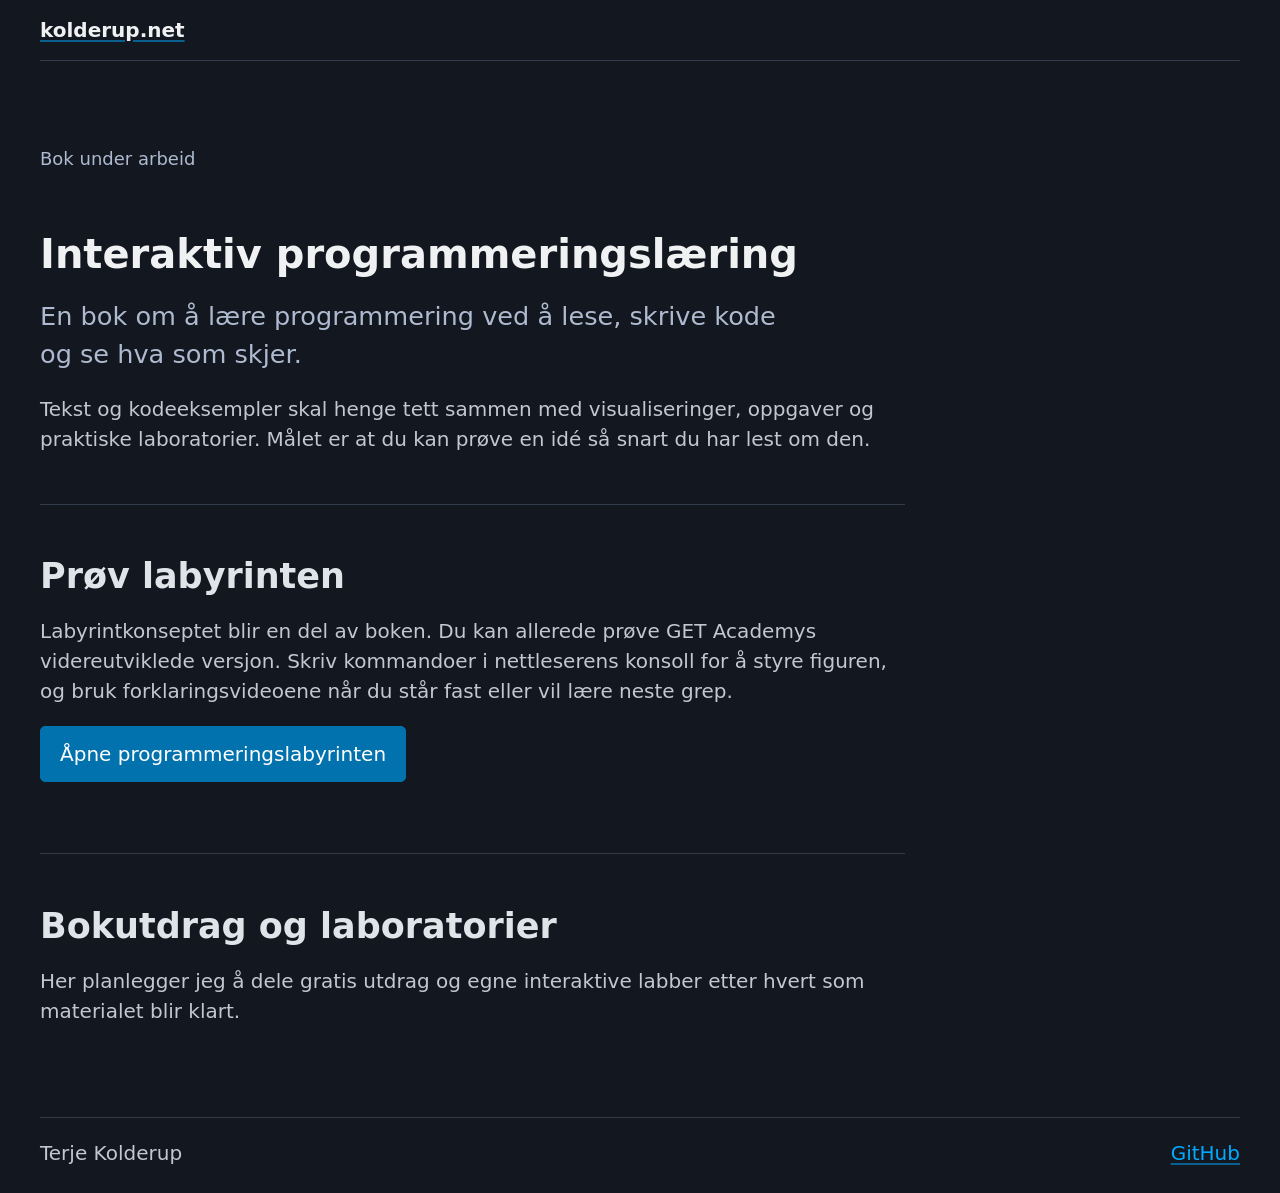
==== commit 0746a9d0: "Forenkle forsiden og toppfeltet" ====
--- a/docs/bok/index.html
+++ b/docs/bok/index.html
@@ -11,14 +11,7 @@
 <body>
   <a class="skip-link" href="#innhold">Hopp til innhold</a>
   <header class="site-header">
-    <nav aria-label="Hovedmeny">
-      <ul><li><a class="site-name" href="../">kolderup.net</a></li></ul>
-      <ul>
-        <li><a href="../#prosjekter">Prosjekter</a></li>
-        <li><a href="../#boker">Bøker</a></li>
-        <li><a href="../#om-meg">Om meg</a></li>
-      </ul>
-    </nav>
+    <a class="site-name" href="../">kolderup.net</a>
   </header>
 
   <main id="innhold" tabindex="-1">
--- a/docs/assets/site.css
+++ b/docs/assets/site.css
@@ -16,15 +16,7 @@
 
 body > .site-header {
   border-bottom: 1px solid var(--site-line);
-  padding-block: 0.4rem;
-}
-
-.site-header nav {
-  flex-wrap: wrap;
-}
-
-.site-header nav li {
-  padding-inline: 0.55rem;
+  padding-block: 0.75rem;
 }
 
 .site-name {
@@ -51,16 +43,8 @@
   transform: none;
 }
 
-.hero {
-  display: grid;
-  align-items: center;
-  gap: clamp(1.75rem, 5vw, 4.5rem);
-  padding-block: clamp(2rem, 6vw, 5rem);
-  margin: 0;
-}
-
-.hero h1 {
-  margin-bottom: 0.75rem;
+.home-title {
+  margin-block: clamp(1.25rem, 4vw, 2.5rem);
   font-size: clamp(2.75rem, 6vw, 4.75rem);
   line-height: 1.04;
   letter-spacing: -0.045em;
@@ -70,52 +54,6 @@
   max-width: 46ch;
   color: var(--site-muted);
   font-size: clamp(1.15rem, 2vw, 1.35rem);
-}
-
-.equation-preview {
-  margin: 0;
-  border: 1px solid var(--site-line);
-  border-radius: 0.75rem;
-  background: var(--site-surface);
-  overflow: hidden;
-}
-
-.equation-grid {
-  display: grid;
-  justify-content: center;
-  align-content: center;
-  gap: 0.25rem;
-  min-height: 11rem;
-  padding: 1.25rem;
-  background-image:
-    linear-gradient(#34435659 1px, transparent 1px),
-    linear-gradient(90deg, #34435659 1px, transparent 1px);
-  background-size: 1.35rem 1.35rem;
-}
-
-.equation-grid code {
-  display: grid;
-  grid-template-columns: 7ch 1ch 2ch;
-  gap: 1ch;
-  padding: 0;
-  background: transparent;
-  color: var(--site-muted);
-  font-size: clamp(1.15rem, 2.4vw, 1.65rem);
-}
-
-.equation-grid code span:first-child {
-  text-align: right;
-}
-
-.equation-grid code:last-child {
-  color: #8be3ff;
-}
-
-.equation-preview figcaption {
-  padding: 0.65rem 1rem;
-  border-top: 1px solid var(--site-line);
-  font-size: 0.85rem;
-  text-align: center;
 }
 
 .content-section {
@@ -218,10 +156,6 @@
 }
 
 @media (min-width: 768px) {
-  .hero {
-    grid-template-columns: minmax(0, 1.3fr) minmax(0, 1fr);
-  }
-
   .project-grid {
     grid-template-columns: repeat(2, minmax(0, 1fr));
   }
